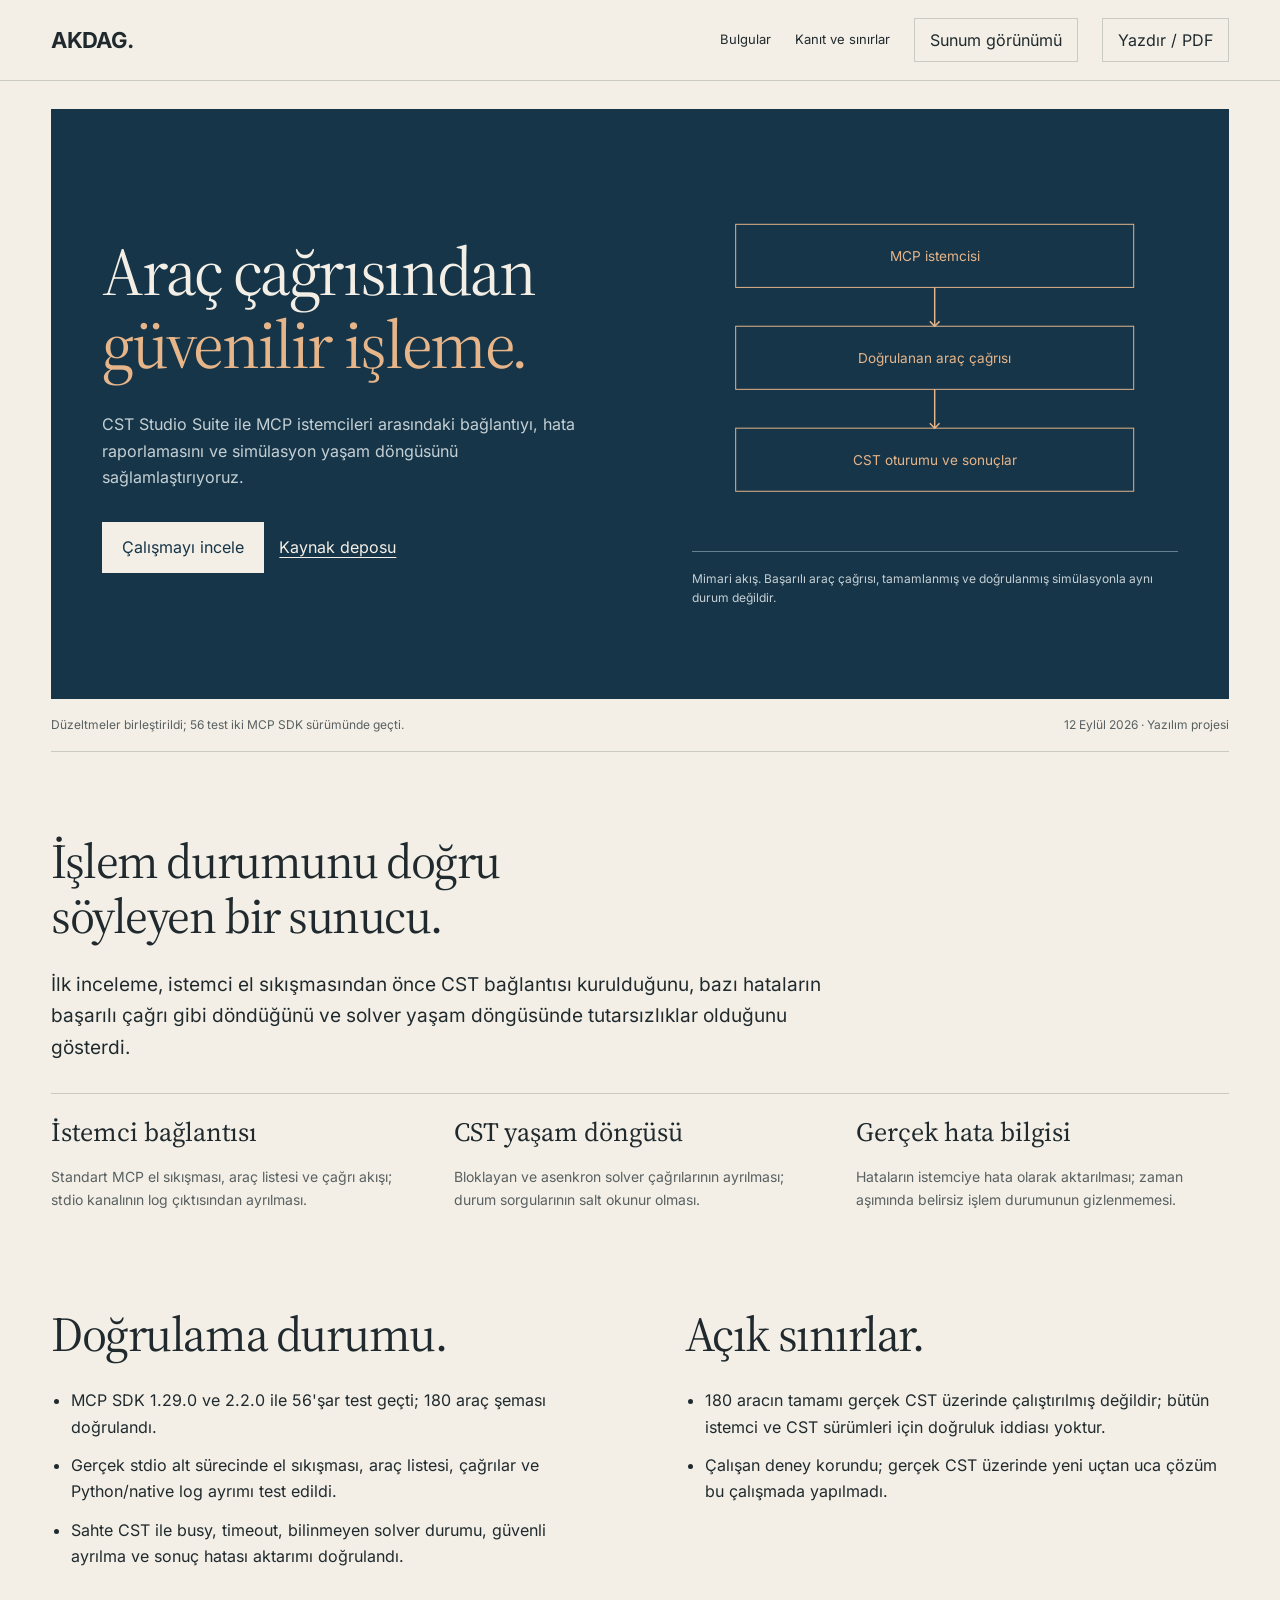
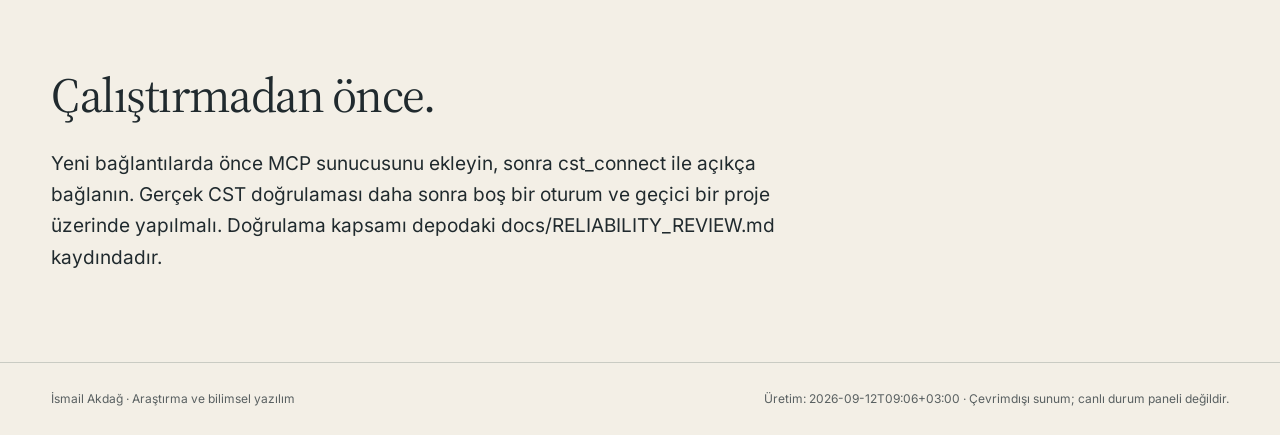
==== presentation/index.html @ f487e797 "Verify MCP startup and execution reliability across SDKs" ====
<!doctype html><html lang="tr"><head><meta charset="utf-8"><meta name="viewport" content="width=device-width,initial-scale=1"><meta name="description" content="CST Studio MCP — kanıta dayalı proje sunumu"><title>CST Studio MCP · İsmail Akdağ</title><style>@font-face{font-family:'Source Serif 4';src:url('[data-uri]') format('woff2');font-weight:100 900;font-display:swap;unicode-range:U+0000-00FF,U+0131,U+0152-0153,U+02BB-02BC,U+02C6,U+02DA,U+02DC,U+0304,U+0308,U+0329,U+2000-206F,U+20AC,U+2122,U+2191,U+2193,U+2212,U+2215,U+FEFF,U+FFFD}@font-face{font-family:'Source Serif 4';src:url('[data-uri]') format('woff2');font-weight:100 900;font-display:swap;unicode-range:U+0100-02BA,U+02BD-02C5,U+02C7-02CC,U+02CE-02D7,U+02DD-02FF,U+0304,U+0308,U+0329,U+1D00-1DBF,U+1E00-1E9F,U+1EF2-1EFF,U+2020,U+20A0-20AB,U+20AD-20C0,U+2113,U+2C60-2C7F,U+A720-A7FF}@font-face{font-family:'Inter';src:url('[data-uri]') format('woff2');font-weight:100 900;font-display:swap;unicode-range:U+0000-00FF,U+0131,U+0152-0153,U+02BB-02BC,U+02C6,U+02DA,U+02DC,U+0304,U+0308,U+0329,U+2000-206F,U+20AC,U+2122,U+2191,U+2193,U+2212,U+2215,U+FEFF,U+FFFD}@font-face{font-family:'Inter';src:url('[data-uri]') format('woff2');font-weight:100 900;font-display:swap;unicode-range:U+0100-02BA,U+02BD-02C5,U+02C7-02CC,U+02CE-02D7,U+02DD-02FF,U+0304,U+0308,U+0329,U+1D00-1DBF,U+1E00-1E9F,U+1EF2-1EFF,U+2020,U+20A0-20AB,U+20AD-20C0,U+2113,U+2C60-2C7F,U+A720-A7FF}
:root{--paper:#f3efe6;--panel:#eae5d9;--ink:#202a2e;--muted:#596061;--blue:#173548;--copper:#e6b58a;--rule:#c9cbc3;--link:#245573}
*{box-sizing:border-box}html{scroll-behavior:smooth;scroll-padding-top:100px}body{margin:0;background:var(--paper);color:var(--ink);font:16px/1.65 Inter,sans-serif}::selection{background:var(--copper);color:var(--blue)}a{color:var(--link);text-underline-offset:.23em}button,select{font:inherit;min-height:44px;color:inherit;background:transparent;border:1px solid var(--rule);padding:8px 15px;cursor:pointer}button:hover,select:hover{background:var(--panel)}button:focus-visible,a:focus-visible,select:focus-visible{outline:3px solid #9a4b2a;outline-offset:4px}button[aria-pressed=true]{background:var(--blue);color:var(--paper)}.skip{position:absolute;top:-80px;left:20px;z-index:5;background:var(--paper);padding:12px}.skip:focus{top:10px}header{display:flex;align-items:center;justify-content:space-between;gap:24px;padding:18px max(4vw,22px);border-bottom:1px solid var(--rule)}.brand{font-weight:700;letter-spacing:-.03em;text-decoration:none;color:var(--ink);font-size:22px}nav{display:flex;gap:24px;align-items:center;flex-wrap:wrap}nav a{font-size:13px;text-decoration:none;color:var(--ink)}main{max-width:1360px;margin:auto;padding:28px 4vw 70px}.hero{background:var(--blue);color:var(--paper);padding:clamp(28px,4vw,58px);display:grid;grid-template-columns:1.04fr .96fr;gap:5vw;align-items:center;min-height:590px}.hero h1{font:400 clamp(2.7rem,5.3vw,5rem)/1.07 'Source Serif 4',serif;letter-spacing:-.035em;margin:0 0 30px;max-width:14ch;text-wrap:balance}.hero em{font-style:normal;color:var(--copper)}.hero p{max-width:48ch;color:#c5d0d5}.hero .actions{display:flex;gap:15px;flex-wrap:wrap;margin-top:32px}.hero a{color:var(--paper)}.hero .primary{display:inline-block;background:var(--paper);color:var(--blue);padding:12px 20px;text-decoration:none}.hero .secondary{padding:12px 0}.hero figure{margin:0;color:var(--copper);min-width:0}.hero figure svg{width:100%;max-height:365px;display:block}.hero figcaption{border-top:1px solid #65808f;padding-top:18px;margin-top:20px;color:#c5d0d5;font-size:12px;line-height:1.55}.stamp{display:flex;justify-content:space-between;gap:24px;flex-wrap:wrap;padding:16px 0;border-bottom:1px solid var(--rule);color:var(--muted);font-size:12px}section{padding-top:82px}h2{font:400 clamp(2rem,3.8vw,3.6rem)/1.13 'Source Serif 4',serif;letter-spacing:-.03em;max-width:23ch;margin:0 0 25px;text-wrap:balance}h3{font:400 1.65rem/1.25 'Source Serif 4',serif;margin:0 0 16px}.lede{font-size:19px;max-width:66ch}.split{display:grid;grid-template-columns:.8fr 1.2fr;gap:7vw;align-items:start}.copy p{max-width:70ch}.controls{display:flex;gap:10px;flex-wrap:wrap;margin:20px 0}.figure{margin:25px 0 0;background:var(--panel);padding:26px;min-width:0}.figure svg{display:block;width:100%;height:auto}.figure img{display:block;width:100%;height:auto}.figure figcaption{font-size:12px;color:var(--muted);margin-top:18px;max-width:80ch}.geometry-view{color:var(--blue);max-height:450px;margin:auto}.geometry-view svg{height:350px;max-width:100%}.chart-label{font-family:Inter,sans-serif;fill:var(--ink)}.result-readout{font:400 2rem 'Source Serif 4',serif;color:#9a4b2a}.table-wrap{overflow-x:auto}table{border-collapse:collapse;width:100%;font-size:14px;font-variant-numeric:tabular-nums}th,td{padding:14px 12px;text-align:left;border-bottom:1px solid var(--rule)}th{font-weight:500;border-top:1px solid var(--ink)}.notes{border-top:1px solid var(--rule);margin:28px 0;padding-top:16px;font-size:14px;color:var(--muted)}.route{display:grid;grid-template-columns:repeat(3,1fr);border-top:1px solid var(--rule);margin-top:30px;gap:30px}.route article{padding-top:22px}.route p{font-size:14px;color:var(--muted)}.evidence{display:grid;grid-template-columns:1fr 1fr;gap:7vw}.evidence ul{padding-left:20px}.evidence li{margin:12px 0}.sources{font-size:13px;overflow-wrap:anywhere}.sources li{padding:7px 0}details{border-top:1px solid var(--rule);padding:16px 0}summary{cursor:pointer;font-weight:500;min-height:44px}.gallery{margin-top:25px}.gallery img{width:100%;height:auto;display:block}.gallery summary{color:var(--link)}footer{padding:26px 4vw;border-top:1px solid var(--rule);display:flex;justify-content:space-between;gap:20px;font-size:12px;color:var(--muted)}.project-index{list-style:none;padding:0}.project-index li{border-top:1px solid var(--rule);padding:30px 0}.project-index a{font:400 2rem 'Source Serif 4',serif}.project-index span{display:block;max-width:70ch;margin-top:12px}.flow text{font:14px Inter,sans-serif;fill:currentColor}.flow rect{fill:none;stroke:currentColor;stroke-width:1}.flow path{fill:none;stroke:currentColor;stroke-width:1.5}#exit-present{display:none}.focus-mode #exit-present{display:block;position:fixed;right:20px;bottom:20px;background:var(--paper);color:var(--ink);z-index:20;border:1px solid var(--ink)}.focus-mode header,.focus-mode .stamp,.focus-mode footer{display:none}.focus-mode main{max-width:1500px}.focus-mode section{min-height:85vh;display:grid;align-content:center;break-before:page}.focus-mode .hero{min-height:90vh}.present-note{font-size:12px}::-webkit-scrollbar{width:10px}::-webkit-scrollbar-track{background:var(--paper)}::-webkit-scrollbar-thumb{background:#9a4b2a;border:2px solid var(--paper)}
@media(max-width:760px){header{align-items:flex-start}nav{gap:10px 18px}nav a{font-size:12px}nav .wide{display:none}main{padding:18px 20px 50px}.hero{grid-template-columns:1fr;min-height:0;gap:25px}.hero h1{max-width:18ch;font-size:clamp(2.4rem,10vw,4rem)}.hero figure svg{max-height:280px}.hero p{font-size:15px}.split,.evidence{grid-template-columns:1fr;gap:25px}.route{grid-template-columns:1fr;gap:5px}section{padding-top:55px}.figure{padding:16px}.stamp{gap:8px}.focus-mode section{min-height:0}.table-wrap{max-width:calc(100vw - 40px)}footer{flex-direction:column}}
@media(prefers-reduced-motion:reduce){html{scroll-behavior:auto}*{transition:none!important;animation:none!important}}
@media print{header,nav,.controls,.actions,footer,.stamp,.present-note,#exit-present{display:none!important}body{font-size:11pt;background:white}main{padding:0}.hero{min-height:0;background:white;color:#202a2e;padding:0;break-after:page}.hero p,.hero em,.hero figcaption{color:#202a2e}.hero figure{color:#9a4b2a}.hero h1{font-size:38pt}section{padding-top:25px;break-inside:avoid}.split,.evidence{gap:30px}details{display:none}.figure{padding:10px}.figure img{max-height:75vh;object-fit:contain}h2{font-size:25pt}}
</style></head><body>
<button id="exit-present">Sunumdan çık</button><a class="skip" href="#main">İçeriğe geç</a><header><a class="brand" href="https://www.ismailakdag.com/">AKDAG.</a><nav aria-label="Sunum menüsü"><a href="#bulgu">Bulgular</a><a href="#kanit">Kanıt ve sınırlar</a><button id="present" aria-pressed="false">Sunum görünümü</button><button id="print" class="wide">Yazdır / PDF</button></nav></header><main id="main"><div class="hero"><div><h1>Araç çağrısından <em>güvenilir işleme.</em></h1><p>CST Studio Suite ile MCP istemcileri arasındaki bağlantıyı, hata raporlamasını ve simülasyon yaşam döngüsünü sağlamlaştırıyoruz.</p><div class="actions"><a class="primary" href="#bulgu">Çalışmayı incele</a><a class="secondary" href="https://github.com/ismailakdag/cst-studio-mcp">Kaynak deposu</a></div></div><figure><svg class="flow" viewBox="0 0 500 340" role="img" aria-label="MCP istemcisi, sunucu ve CST arasındaki üç katman"><rect x="45" y="24" width="410" height="65"/><text x="250" y="62" text-anchor="middle">MCP istemcisi</text><path d="M250 89v40m-5-5 5 5 5-5"/><rect x="45" y="129" width="410" height="65"/><text x="250" y="167" text-anchor="middle">Doğrulanan araç çağrısı</text><path d="M250 194v40m-5-5 5 5 5-5"/><rect x="45" y="234" width="410" height="65"/><text x="250" y="272" text-anchor="middle">CST oturumu ve sonuçlar</text></svg><figcaption>Mimari akış. Başarılı araç çağrısı, tamamlanmış ve doğrulanmış simülasyonla aynı durum değildir.</figcaption></figure></div><div class="stamp"><span>Düzeltmeler birleştirildi; 56 test iki MCP SDK sürümünde geçti.</span><span>12 Eylül 2026 · Yazılım projesi</span></div><section id="bulgu"><h2>İşlem durumunu doğru söyleyen bir sunucu.</h2><p class="lede">İlk inceleme, istemci el sıkışmasından önce CST bağlantısı kurulduğunu, bazı hataların başarılı çağrı gibi döndüğünü ve solver yaşam döngüsünde tutarsızlıklar olduğunu gösterdi.</p><div class="route"><article><h3>İstemci bağlantısı</h3><p>Standart MCP el sıkışması, araç listesi ve çağrı akışı; stdio kanalının log çıktısından ayrılması.</p></article><article><h3>CST yaşam döngüsü</h3><p>Bloklayan ve asenkron solver çağrılarının ayrılması; durum sorgularının salt okunur olması.</p></article><article><h3>Gerçek hata bilgisi</h3><p>Hataların istemciye hata olarak aktarılması; zaman aşımında belirsiz işlem durumunun gizlenmemesi.</p></article></div></section><section id="kanit" class="evidence"><div><h2>Doğrulama durumu.</h2><ul><li>MCP SDK 1.29.0 ve 2.2.0 ile 56&#x27;şar test geçti; 180 araç şeması doğrulandı.</li><li>Gerçek stdio alt sürecinde el sıkışması, araç listesi, çağrılar ve Python/native log ayrımı test edildi.</li><li>Sahte CST ile busy, timeout, bilinmeyen solver durumu, güvenli ayrılma ve sonuç hatası aktarımı doğrulandı.</li></ul></div><div><h2>Açık sınırlar.</h2><ul><li>180 aracın tamamı gerçek CST üzerinde çalıştırılmış değildir; bütün istemci ve CST sürümleri için doğruluk iddiası yoktur.</li><li>Çalışan deney korundu; gerçek CST üzerinde yeni uçtan uca çözüm bu çalışmada yapılmadı.</li></ul></div></section><section><h2>Çalıştırmadan önce.</h2><p class="lede">Yeni bağlantılarda önce MCP sunucusunu ekleyin, sonra cst_connect ile açıkça bağlanın. Gerçek CST doğrulaması daha sonra boş bir oturum ve geçici bir proje üzerinde yapılmalı. Doğrulama kapsamı depodaki docs/RELIABILITY_REVIEW.md kaydındadır.</p></section></main><footer><span>İsmail Akdağ · Araştırma ve bilimsel yazılım</span><span>Üretim: 2026-09-12T09:06+03:00 · Çevrimdışı sunum; canlı durum paneli değildir.</span></footer><script>window.projectData={};
const setPresentation=on=>{document.body.classList.toggle('focus-mode',on);document.querySelector('#present').setAttribute('aria-pressed',String(on));document.querySelector('#present').textContent=on?'Okuma görünümü':'Sunum görünümü';};
document.querySelector('#present').addEventListener('click',()=>{setPresentation(!document.body.classList.contains('focus-mode'));window.scrollTo({top:0})});
document.querySelector('#exit-present').addEventListener('click',()=>setPresentation(false));
document.addEventListener('keydown',e=>{if(e.key==='Escape')setPresentation(false)});
document.querySelector('#print').addEventListener('click',()=>window.print());
const views=window.projectData?.geometries;if(views){document.querySelectorAll('[data-geometry]').forEach(b=>b.addEventListener('click',()=>{document.querySelectorAll('[data-geometry]').forEach(x=>x.setAttribute('aria-pressed',String(x===b)));document.querySelector('#geometry').innerHTML=views[b.dataset.geometry];document.querySelector('#geometry-caption').textContent=b.dataset.caption}));}
const bands=window.projectData?.bands;if(bands){const render=()=>{const key=document.querySelector('#band').value;const vals=bands[key];const ymax=Math.max(40,Math.ceil(Math.max(...vals)/40)*40);const colors=['#245573','#9a4b2a'];let svg='<svg viewBox="0 0 650 310" role="img" aria-label="Ardışık yerel ağ inceltmelerinin göreli eğri değişimi">';for(let i=0;i<=4;i++){let y=240-i*50;svg+=`<path d="M70 ${y}H620" stroke="#c9cbc3"/><text x="58" y="${y+5}" text-anchor="end" class="chart-label" font-size="13">${(ymax*i/4).toFixed(0)}%</text>`;}vals.forEach((v,i)=>{const h=v/ymax*200,x=145+i*240;svg+=`<rect x="${x}" y="${240-h}" width="110" height="${h}" fill="${colors[i]}"/><text x="${x+55}" y="${228-h}" text-anchor="middle" class="chart-label" font-size="20">%${v.toFixed(2)}</text><text x="${x+55}" y="276" text-anchor="middle" class="chart-label" font-size="14">${i===0?'0.15 → 0.10 mm':'0.10 → 0.075 mm'}</text>`;});svg+='</svg>';document.querySelector('#mesh-chart').innerHTML=svg;document.querySelector('#band-description').textContent=`Seçili bantta göreli değişim %${vals[0].toFixed(2)} değerinden %${vals[1].toFixed(2)} değerine geçiyor. Daha sık ağ bu karşılaştırmada düzenli azalma göstermiyor.`;};document.querySelector('#band').addEventListener('change',render);render();}
</script></body></html>
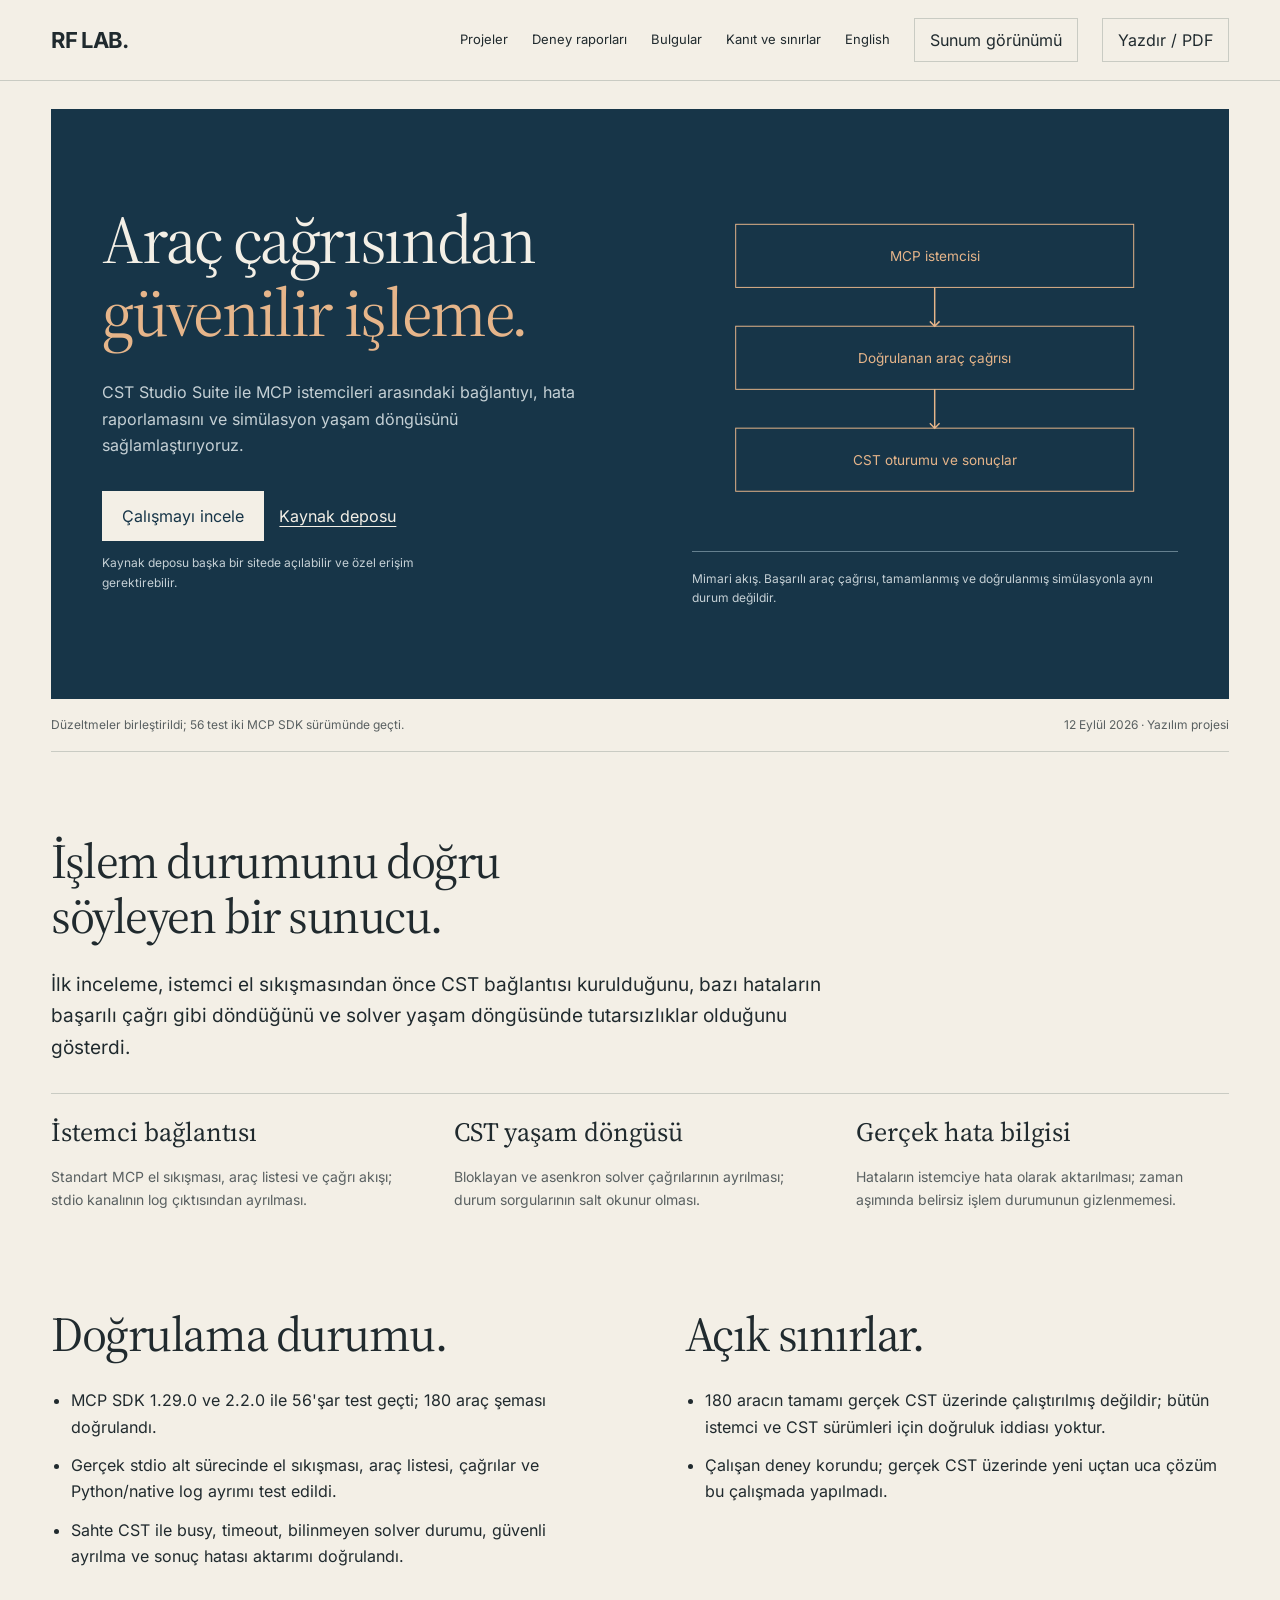
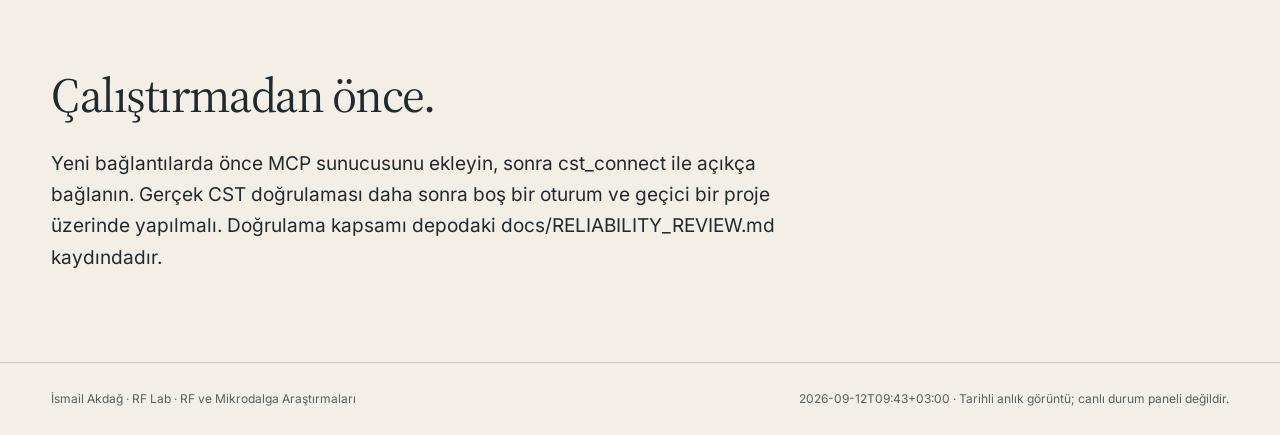
==== commit 7bc2cde9: "Add English website and bilingual RF Lab presentation" ====
--- a/presentation/index.html
+++ b/presentation/index.html
@@ -1,16 +1,16 @@
-<!doctype html><html lang="tr"><head><meta charset="utf-8"><meta name="viewport" content="width=device-width,initial-scale=1"><meta name="description" content="CST Studio MCP — kanıta dayalı proje sunumu"><title>CST Studio MCP · İsmail Akdağ</title><style>@font-face{font-family:'Source Serif 4';src:url('[data-uri]') format('woff2');font-weight:100 900;font-display:swap;unicode-range:U+0000-00FF,U+0131,U+0152-0153,U+02BB-02BC,U+02C6,U+02DA,U+02DC,U+0304,U+0308,U+0329,U+2000-206F,U+20AC,U+2122,U+2191,U+2193,U+2212,U+2215,U+FEFF,U+FFFD}@font-face{font-family:'Source Serif 4';src:url('[data-uri]') format('woff2');font-weight:100 900;font-display:swap;unicode-range:U+0100-02BA,U+02BD-02C5,U+02C7-02CC,U+02CE-02D7,U+02DD-02FF,U+0304,U+0308,U+0329,U+1D00-1DBF,U+1E00-1E9F,U+1EF2-1EFF,U+2020,U+20A0-20AB,U+20AD-20C0,U+2113,U+2C60-2C7F,U+A720-A7FF}@font-face{font-family:'Inter';src:url('[data-uri]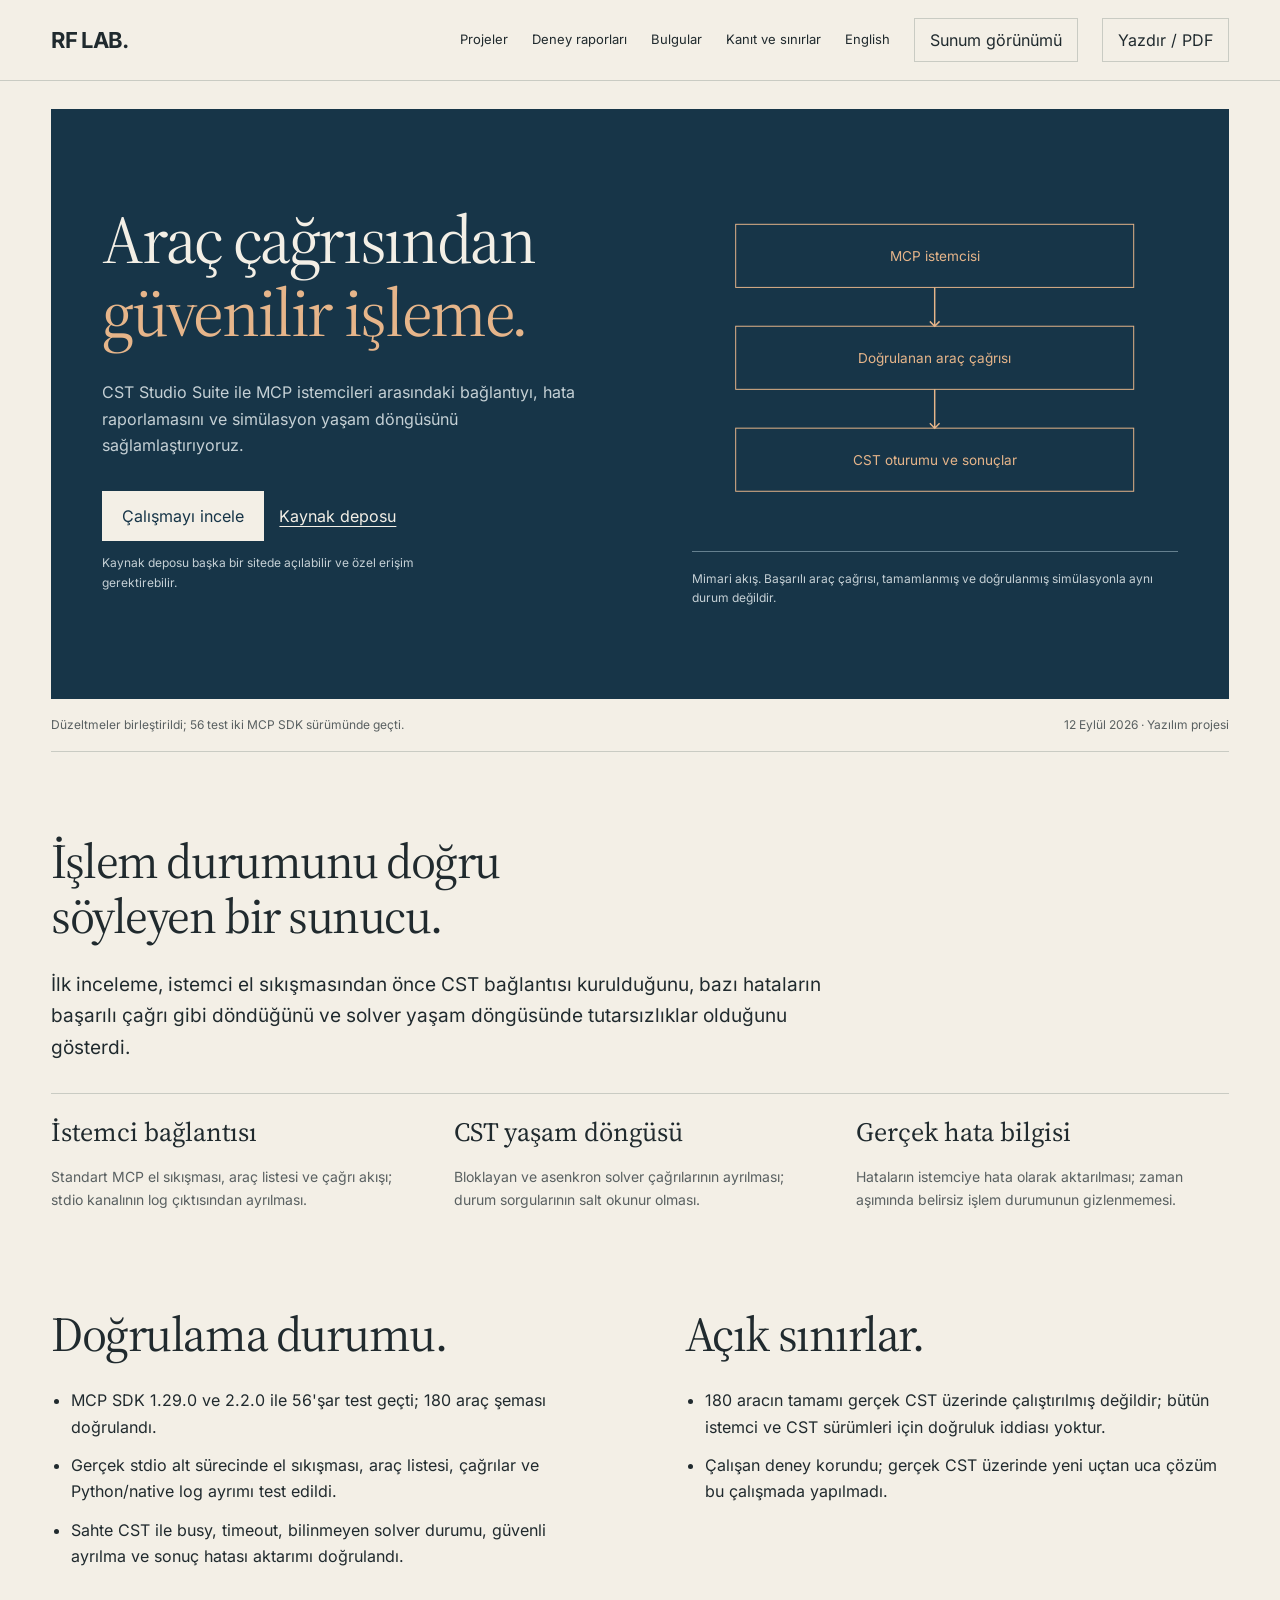
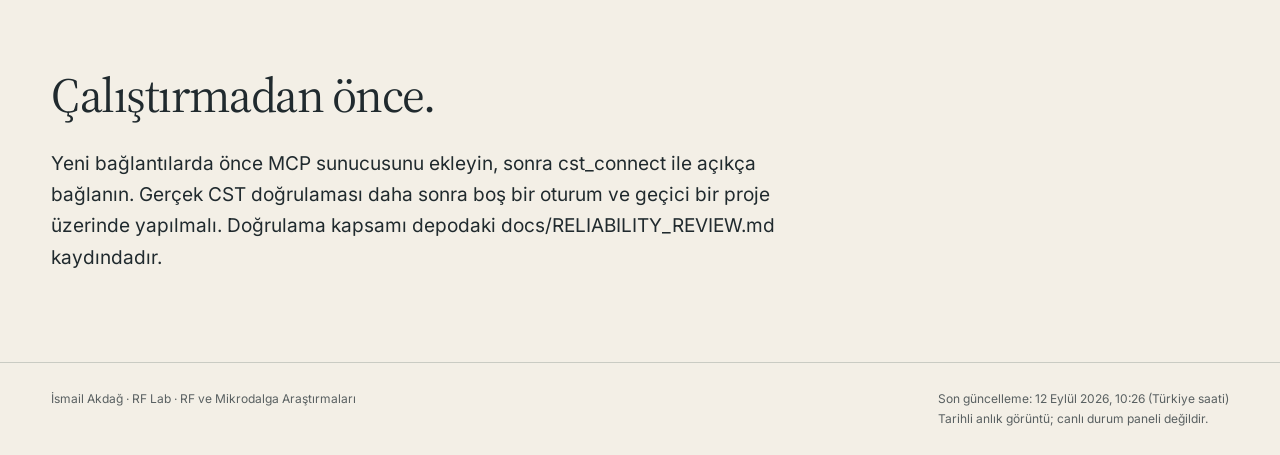
==== commit 6b50da7e: "Format presentation update dates for Turkish and English readers" ====
--- a/presentation/index.html
+++ b/presentation/index.html
@@ -5,7 +5,7 @@
 @media(prefers-reduced-motion:reduce){html{scroll-behavior:auto}*{transition:none!important;animation:none!important}}
 @media print{header,nav,.controls,.actions,footer,.stamp,.present-note,#exit-present{display:none!important}body{font-size:11pt;background:white}main{padding:0}.hero{min-height:0;background:white;color:#202a2e;padding:0;break-after:page}.hero p,.hero em,.hero figcaption{color:#202a2e}.hero figure{color:#9a4b2a}.hero h1{font-size:38pt}section{padding-top:25px;break-inside:avoid}.split,.evidence{gap:30px}details{display:none}.figure{padding:10px}.figure img{max-height:75vh;object-fit:contain}h2{font-size:25pt}}
 </style></head><body>
-<button id="exit-present">Sunumdan çık</button><a class="skip" href="#main">İçeriğe geç</a><header><a class="brand" href="index.html">RF LAB.</a><nav aria-label="Sunum menüsü"><a href="https://rflab.akdag.dev/">Projeler</a><a href="https://rflab.akdag.dev/reports/index.html">Deney raporları</a><a href="#bulgu">Bulgular</a><a href="#kanit">Kanıt ve sınırlar</a><a href="index-en.html" hreflang="en">English</a><button id="present" aria-pressed="false">Sunum görünümü</button><button id="print" class="wide">Yazdır / PDF</button></nav></header><main id="main"><div class="hero"><div><h1>Araç çağrısından <em>güvenilir işleme.</em></h1><p>CST Studio Suite ile MCP istemcileri arasındaki bağlantıyı, hata raporlamasını ve simülasyon yaşam döngüsünü sağlamlaştırıyoruz.</p><div class="actions"><a class="primary" href="#bulgu">Çalışmayı incele</a><a class="secondary" href="https://github.com/ismailakdag/cst-studio-mcp">Kaynak deposu</a></div><p class="present-note">Kaynak deposu başka bir sitede açılabilir ve özel erişim gerektirebilir.</p></div><figure><svg class="flow" viewBox="0 0 500 340" role="img" aria-label="MCP istemcisi, sunucu ve CST arasındaki üç katman"><rect x="45" y="24" width="410" height="65"/><text x="250" y="62" text-anchor="middle">MCP istemcisi</text><path d="M250 89v40m-5-5 5 5 5-5"/><rect x="45" y="129" width="410" height="65"/><text x="250" y="167" text-anchor="middle">Doğrulanan araç çağrısı</text><path d="M250 194v40m-5-5 5 5 5-5"/><rect x="45" y="234" width="410" height="65"/><text x="250" y="272" text-anchor="middle">CST oturumu ve sonuçlar</text></svg><figcaption>Mimari akış. Başarılı araç çağrısı, tamamlanmış ve doğrulanmış simülasyonla aynı durum değildir.</figcaption></figure></div><div class="stamp"><span>Düzeltmeler birleştirildi; 56 test iki MCP SDK sürümünde geçti.</span><span>12 Eylül 2026 · Yazılım projesi</span></div><section id="bulgu"><h2>İşlem durumunu doğru söyleyen bir sunucu.</h2><p class="lede">İlk inceleme, istemci el sıkışmasından önce CST bağlantısı kurulduğunu, bazı hataların başarılı çağrı gibi döndüğünü ve solver yaşam döngüsünde tutarsızlıklar olduğunu gösterdi.</p><div class="route"><article><h3>İstemci bağlantısı</h3><p>Standart MCP el sıkışması, araç listesi ve çağrı akışı; stdio kanalının log çıktısından ayrılması.</p></article><article><h3>CST yaşam döngüsü</h3><p>Bloklayan ve asenkron solver çağrılarının ayrılması; durum sorgularının salt okunur olması.</p></article><article><h3>Gerçek hata bilgisi</h3><p>Hataların istemciye hata olarak aktarılması; zaman aşımında belirsiz işlem durumunun gizlenmemesi.</p></article></div></section><section id="kanit" class="evidence"><div><h2>Doğrulama durumu.</h2><ul><li>MCP SDK 1.29.0 ve 2.2.0 ile 56&#x27;şar test geçti; 180 araç şeması doğrulandı.</li><li>Gerçek stdio alt sürecinde el sıkışması, araç listesi, çağrılar ve Python/native log ayrımı test edildi.</li><li>Sahte CST ile busy, timeout, bilinmeyen solver durumu, güvenli ayrılma ve sonuç hatası aktarımı doğrulandı.</li></ul></div><div><h2>Açık sınırlar.</h2><ul><li>180 aracın tamamı gerçek CST üzerinde çalıştırılmış değildir; bütün istemci ve CST sürümleri için doğruluk iddiası yoktur.</li><li>Çalışan deney korundu; gerçek CST üzerinde yeni uçtan uca çözüm bu çalışmada yapılmadı.</li></ul></div></section><section><h2>Çalıştırmadan önce.</h2><p class="lede">Yeni bağlantılarda önce MCP sunucusunu ekleyin, sonra cst_connect ile açıkça bağlanın. Gerçek CST doğrulaması daha sonra boş bir oturum ve geçici bir proje üzerinde yapılmalı. Doğrulama kapsamı depodaki docs/RELIABILITY_REVIEW.md kaydındadır.</p></section></main><footer><span>İsmail Akdağ · RF Lab · RF ve Mikrodalga Araştırmaları</span><span>2026-09-12T09:43+03:00 · Tarihli anlık görüntü; canlı durum paneli değildir.</span></footer><script>window.projectData={};
+<button id="exit-present">Sunumdan çık</button><a class="skip" href="#main">İçeriğe geç</a><header><a class="brand" href="index.html">RF LAB.</a><nav aria-label="Sunum menüsü"><a href="https://rflab.akdag.dev/">Projeler</a><a href="https://rflab.akdag.dev/reports/index.html">Deney raporları</a><a href="#bulgu">Bulgular</a><a href="#kanit">Kanıt ve sınırlar</a><a href="index-en.html" hreflang="en">English</a><button id="present" aria-pressed="false">Sunum görünümü</button><button id="print" class="wide">Yazdır / PDF</button></nav></header><main id="main"><div class="hero"><div><h1>Araç çağrısından <em>güvenilir işleme.</em></h1><p>CST Studio Suite ile MCP istemcileri arasındaki bağlantıyı, hata raporlamasını ve simülasyon yaşam döngüsünü sağlamlaştırıyoruz.</p><div class="actions"><a class="primary" href="#bulgu">Çalışmayı incele</a><a class="secondary" href="https://github.com/ismailakdag/cst-studio-mcp">Kaynak deposu</a></div><p class="present-note">Kaynak deposu başka bir sitede açılabilir ve özel erişim gerektirebilir.</p></div><figure><svg class="flow" viewBox="0 0 500 340" role="img" aria-label="MCP istemcisi, sunucu ve CST arasındaki üç katman"><rect x="45" y="24" width="410" height="65"/><text x="250" y="62" text-anchor="middle">MCP istemcisi</text><path d="M250 89v40m-5-5 5 5 5-5"/><rect x="45" y="129" width="410" height="65"/><text x="250" y="167" text-anchor="middle">Doğrulanan araç çağrısı</text><path d="M250 194v40m-5-5 5 5 5-5"/><rect x="45" y="234" width="410" height="65"/><text x="250" y="272" text-anchor="middle">CST oturumu ve sonuçlar</text></svg><figcaption>Mimari akış. Başarılı araç çağrısı, tamamlanmış ve doğrulanmış simülasyonla aynı durum değildir.</figcaption></figure></div><div class="stamp"><span>Düzeltmeler birleştirildi; 56 test iki MCP SDK sürümünde geçti.</span><span>12 Eylül 2026 · Yazılım projesi</span></div><section id="bulgu"><h2>İşlem durumunu doğru söyleyen bir sunucu.</h2><p class="lede">İlk inceleme, istemci el sıkışmasından önce CST bağlantısı kurulduğunu, bazı hataların başarılı çağrı gibi döndüğünü ve solver yaşam döngüsünde tutarsızlıklar olduğunu gösterdi.</p><div class="route"><article><h3>İstemci bağlantısı</h3><p>Standart MCP el sıkışması, araç listesi ve çağrı akışı; stdio kanalının log çıktısından ayrılması.</p></article><article><h3>CST yaşam döngüsü</h3><p>Bloklayan ve asenkron solver çağrılarının ayrılması; durum sorgularının salt okunur olması.</p></article><article><h3>Gerçek hata bilgisi</h3><p>Hataların istemciye hata olarak aktarılması; zaman aşımında belirsiz işlem durumunun gizlenmemesi.</p></article></div></section><section id="kanit" class="evidence"><div><h2>Doğrulama durumu.</h2><ul><li>MCP SDK 1.29.0 ve 2.2.0 ile 56&#x27;şar test geçti; 180 araç şeması doğrulandı.</li><li>Gerçek stdio alt sürecinde el sıkışması, araç listesi, çağrılar ve Python/native log ayrımı test edildi.</li><li>Sahte CST ile busy, timeout, bilinmeyen solver durumu, güvenli ayrılma ve sonuç hatası aktarımı doğrulandı.</li></ul></div><div><h2>Açık sınırlar.</h2><ul><li>180 aracın tamamı gerçek CST üzerinde çalıştırılmış değildir; bütün istemci ve CST sürümleri için doğruluk iddiası yoktur.</li><li>Çalışan deney korundu; gerçek CST üzerinde yeni uçtan uca çözüm bu çalışmada yapılmadı.</li></ul></div></section><section><h2>Çalıştırmadan önce.</h2><p class="lede">Yeni bağlantılarda önce MCP sunucusunu ekleyin, sonra cst_connect ile açıkça bağlanın. Gerçek CST doğrulaması daha sonra boş bir oturum ve geçici bir proje üzerinde yapılmalı. Doğrulama kapsamı depodaki docs/RELIABILITY_REVIEW.md kaydındadır.</p></section></main><footer><span>İsmail Akdağ · RF Lab · RF ve Mikrodalga Araştırmaları</span><span>Son güncelleme: <time datetime="2026-09-12T10:26+03:00">12 Eylül 2026, 10:26</time> (Türkiye saati)<br>Tarihli anlık görüntü; canlı durum paneli değildir.</span></footer><script>window.projectData={};
 const setPresentation=on=>{document.body.classList.toggle('focus-mode',on);document.querySelector('#present').setAttribute('aria-pressed',String(on));document.querySelector('#present').textContent=on?'Okuma görünümü':'Sunum görünümü';};
 document.querySelector('#present').addEventListener('click',()=>{setPresentation(!document.body.classList.contains('focus-mode'));window.scrollTo({top:0})});
 document.querySelector('#exit-present').addEventListener('click',()=>setPresentation(false));
